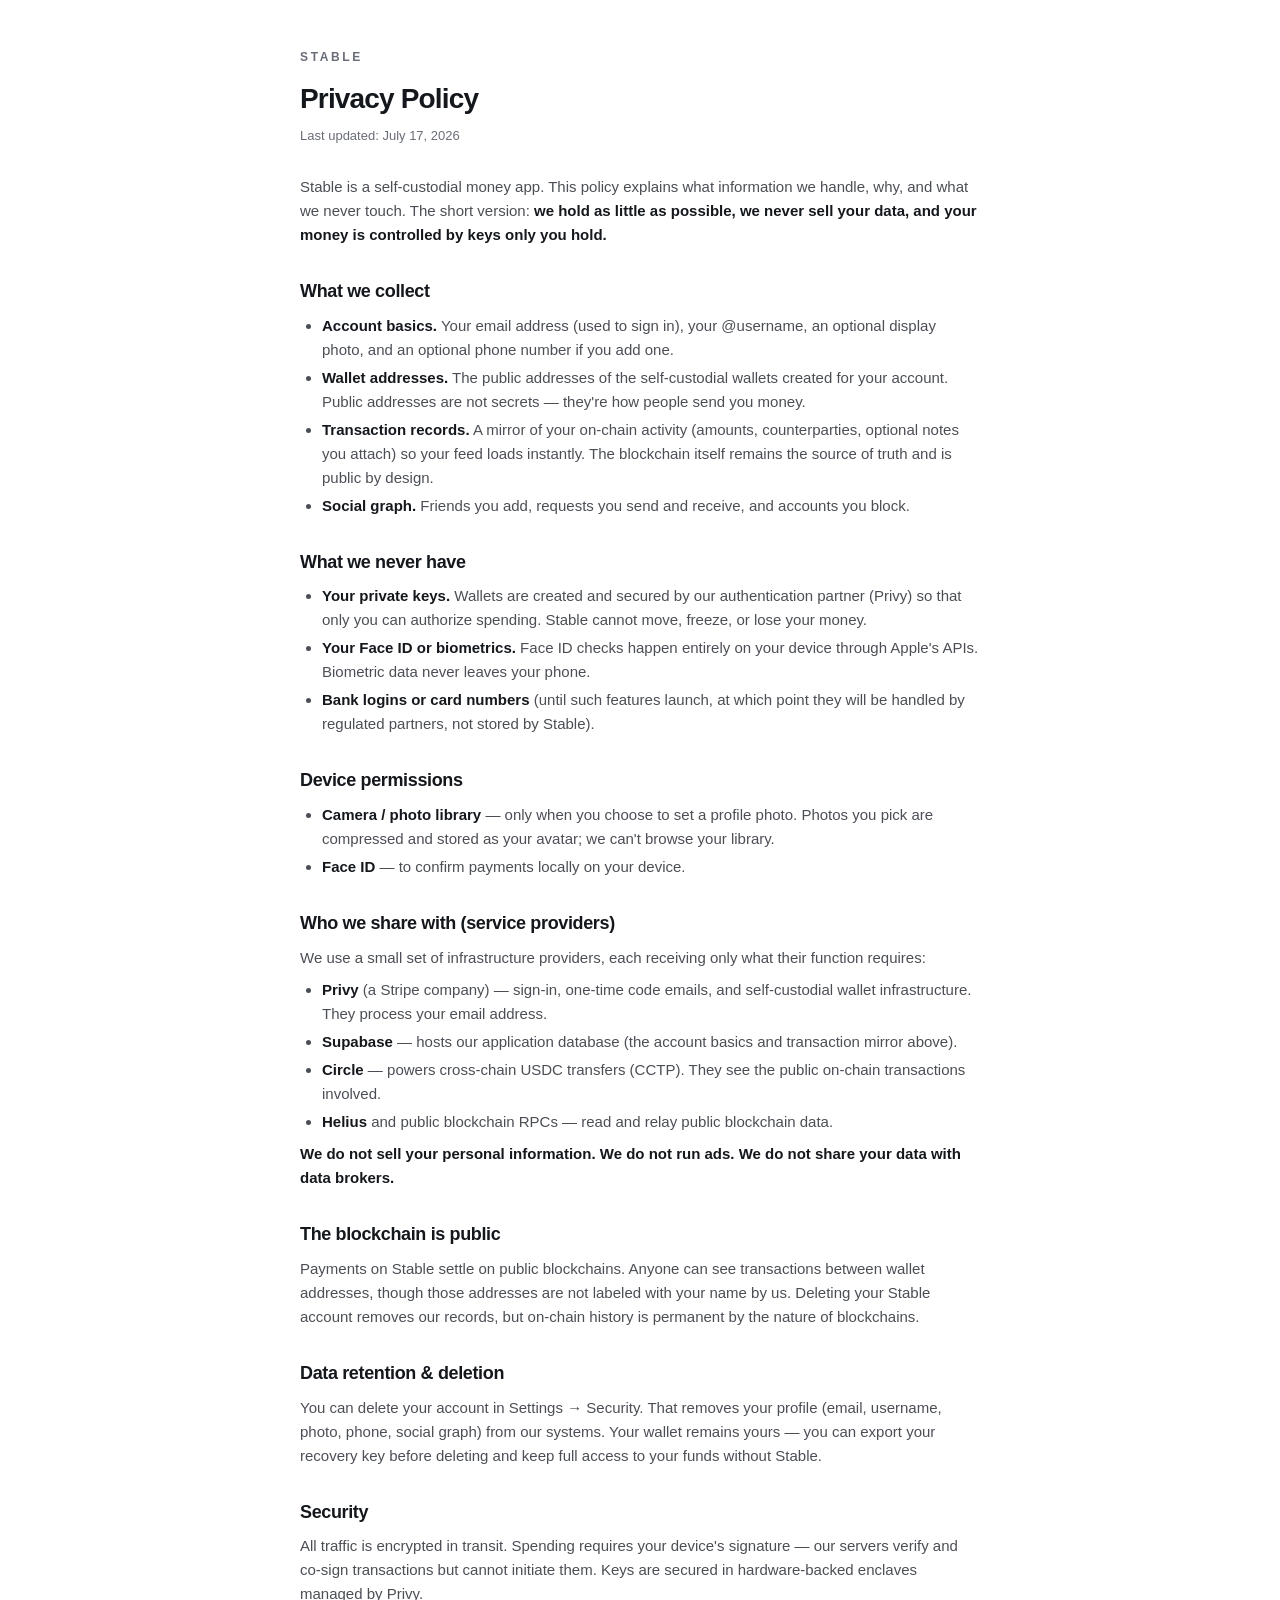
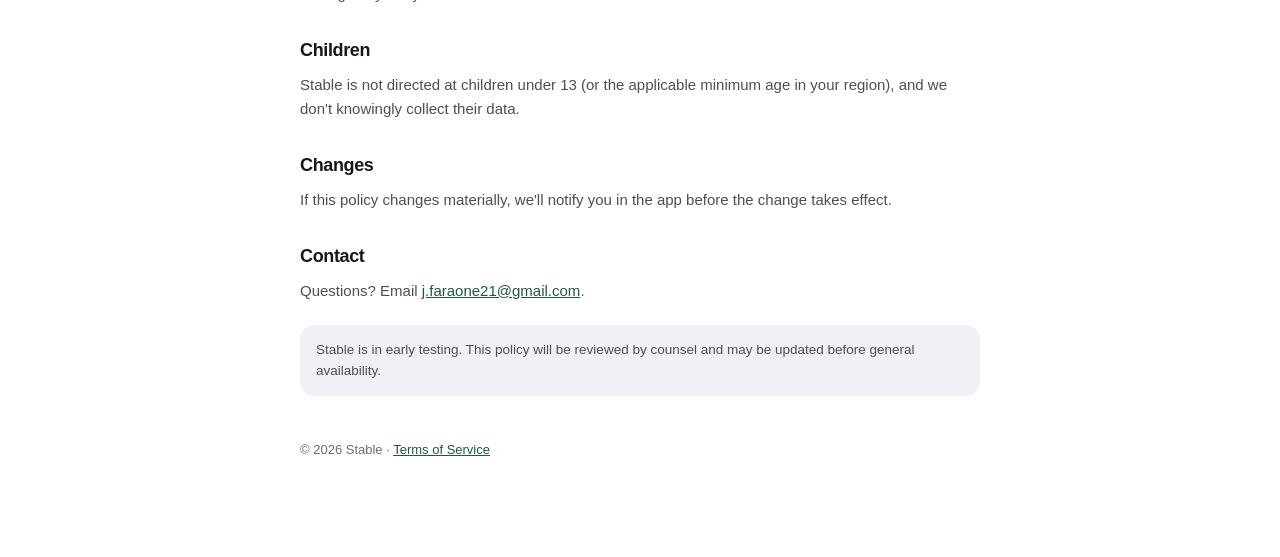
==== legal/privacy.html @ 66ff9223 "Legal pages: Terms of Service + Privacy Policy (house style)" ====
<!doctype html>
<html lang="en">
<head>
<meta charset="utf-8" />
<meta name="viewport" content="width=device-width, initial-scale=1" />
<title>Stable — Privacy Policy</title>
<link rel="stylesheet" href="style.css" />
</head>
<body>
<main>
  <div class="brand">Stable</div>
  <h1>Privacy Policy</h1>
  <div class="updated">Last updated: July 17, 2026</div>

  <p>Stable is a self-custodial money app. This policy explains what information we
  handle, why, and what we never touch. The short version: <b>we hold as little as
  possible, we never sell your data, and your money is controlled by keys only you
  hold.</b></p>

  <h2>What we collect</h2>
  <ul>
    <li><b>Account basics.</b> Your email address (used to sign in), your @username,
    an optional display photo, and an optional phone number if you add one.</li>
    <li><b>Wallet addresses.</b> The public addresses of the self-custodial wallets
    created for your account. Public addresses are not secrets — they're how people
    send you money.</li>
    <li><b>Transaction records.</b> A mirror of your on-chain activity (amounts,
    counterparties, optional notes you attach) so your feed loads instantly. The
    blockchain itself remains the source of truth and is public by design.</li>
    <li><b>Social graph.</b> Friends you add, requests you send and receive, and
    accounts you block.</li>
  </ul>

  <h2>What we never have</h2>
  <ul>
    <li><b>Your private keys.</b> Wallets are created and secured by our
    authentication partner (Privy) so that only you can authorize spending. Stable
    cannot move, freeze, or lose your money.</li>
    <li><b>Your Face ID or biometrics.</b> Face ID checks happen entirely on your
    device through Apple's APIs. Biometric data never leaves your phone.</li>
    <li><b>Bank logins or card numbers</b> (until such features launch, at which
    point they will be handled by regulated partners, not stored by Stable).</li>
  </ul>

  <h2>Device permissions</h2>
  <ul>
    <li><b>Camera / photo library</b> — only when you choose to set a profile
    photo. Photos you pick are compressed and stored as your avatar; we can't
    browse your library.</li>
    <li><b>Face ID</b> — to confirm payments locally on your device.</li>
  </ul>

  <h2>Who we share with (service providers)</h2>
  <p>We use a small set of infrastructure providers, each receiving only what
  their function requires:</p>
  <ul>
    <li><b>Privy</b> (a Stripe company) — sign-in, one-time code emails, and
    self-custodial wallet infrastructure. They process your email address.</li>
    <li><b>Supabase</b> — hosts our application database (the account basics and
    transaction mirror above).</li>
    <li><b>Circle</b> — powers cross-chain USDC transfers (CCTP). They see the
    public on-chain transactions involved.</li>
    <li><b>Helius</b> and public blockchain RPCs — read and relay public
    blockchain data.</li>
  </ul>
  <p><b>We do not sell your personal information. We do not run ads. We do not
  share your data with data brokers.</b></p>

  <h2>The blockchain is public</h2>
  <p>Payments on Stable settle on public blockchains. Anyone can see transactions
  between wallet addresses, though those addresses are not labeled with your name
  by us. Deleting your Stable account removes our records, but on-chain history is
  permanent by the nature of blockchains.</p>

  <h2>Data retention &amp; deletion</h2>
  <p>You can delete your account in Settings → Security. That removes your
  profile (email, username, photo, phone, social graph) from our systems. Your
  wallet remains yours — you can export your recovery key before deleting and
  keep full access to your funds without Stable.</p>

  <h2>Security</h2>
  <p>All traffic is encrypted in transit. Spending requires your device's
  signature — our servers verify and co-sign transactions but cannot initiate
  them. Keys are secured in hardware-backed enclaves managed by Privy.</p>

  <h2>Children</h2>
  <p>Stable is not directed at children under 13 (or the applicable minimum age
  in your region), and we don't knowingly collect their data.</p>

  <h2>Changes</h2>
  <p>If this policy changes materially, we'll notify you in the app before the
  change takes effect.</p>

  <h2>Contact</h2>
  <p>Questions? Email <a href="mailto:j.faraone21@gmail.com">j.faraone21@gmail.com</a>.</p>

  <div class="note">Stable is in early testing. This policy will be reviewed by
  counsel and may be updated before general availability.</div>

  <footer>© 2026 Stable · <a href="terms.html">Terms of Service</a></footer>
</main>
</body>
</html>
---- legal/style.css ----
:root { color-scheme: light; }
* { box-sizing: border-box; margin: 0; }
body {
  font-family: -apple-system, "SF Pro Text", "Helvetica Neue", sans-serif;
  background: #FFFFFF; color: #14181D;
  line-height: 1.6; padding: 48px 24px 96px;
}
main { max-width: 680px; margin: 0 auto; }
.brand { font-size: 12px; letter-spacing: 0.22em; text-transform: uppercase; color: #696D77; font-weight: 600; }
h1 { font-size: 28px; letter-spacing: -0.03em; margin: 10px 0 4px; }
.updated { font-size: 13px; color: #696D77; margin-bottom: 28px; }
h2 { font-size: 18px; letter-spacing: -0.02em; margin: 30px 0 8px; }
p, li { font-size: 15px; color: #4B4F55; }
ul { padding-left: 22px; margin: 8px 0; }
li { margin: 4px 0; }
b { color: #14181D; font-weight: 600; }
a { color: #1F5841; }
.note {
  background: #F0F1F5; border-radius: 14px; padding: 14px 16px;
  font-size: 13.5px; color: #4B4F55; margin: 22px 0;
}
footer { margin-top: 44px; font-size: 13px; color: #696D77; }
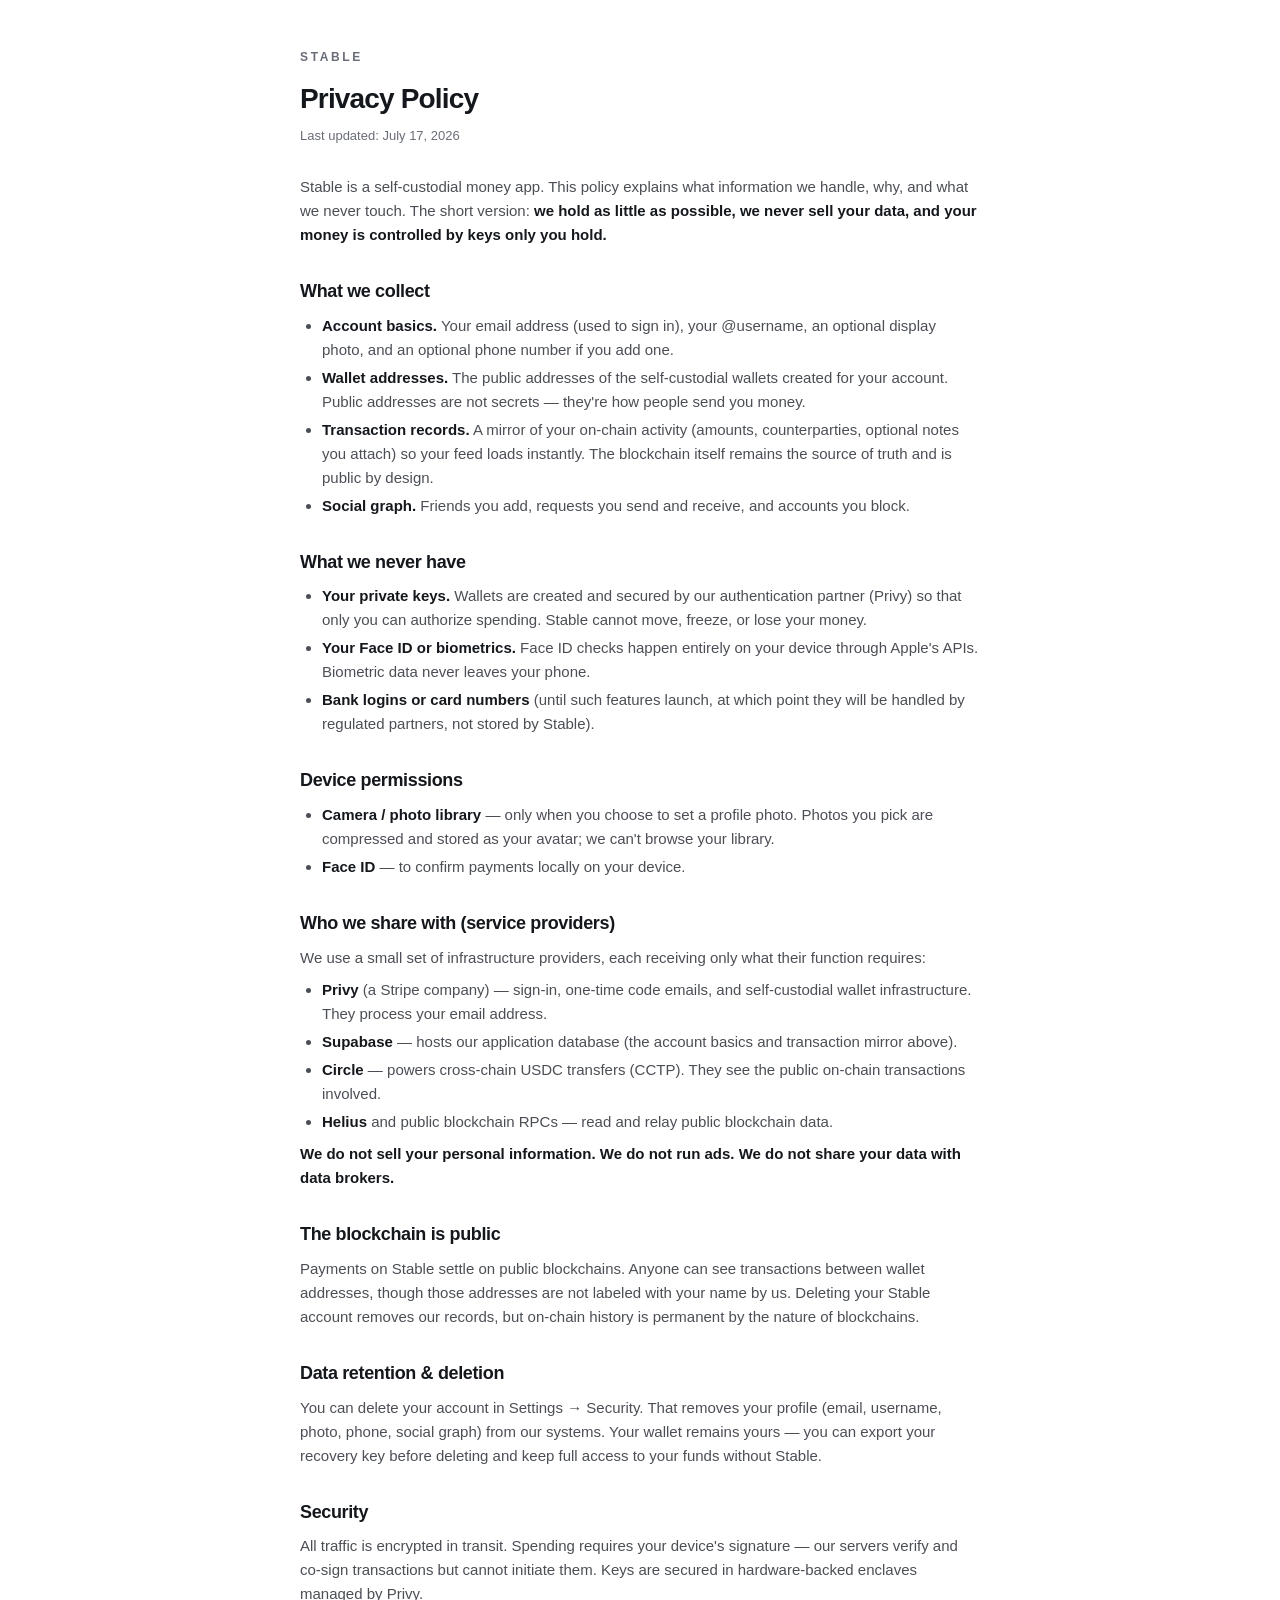
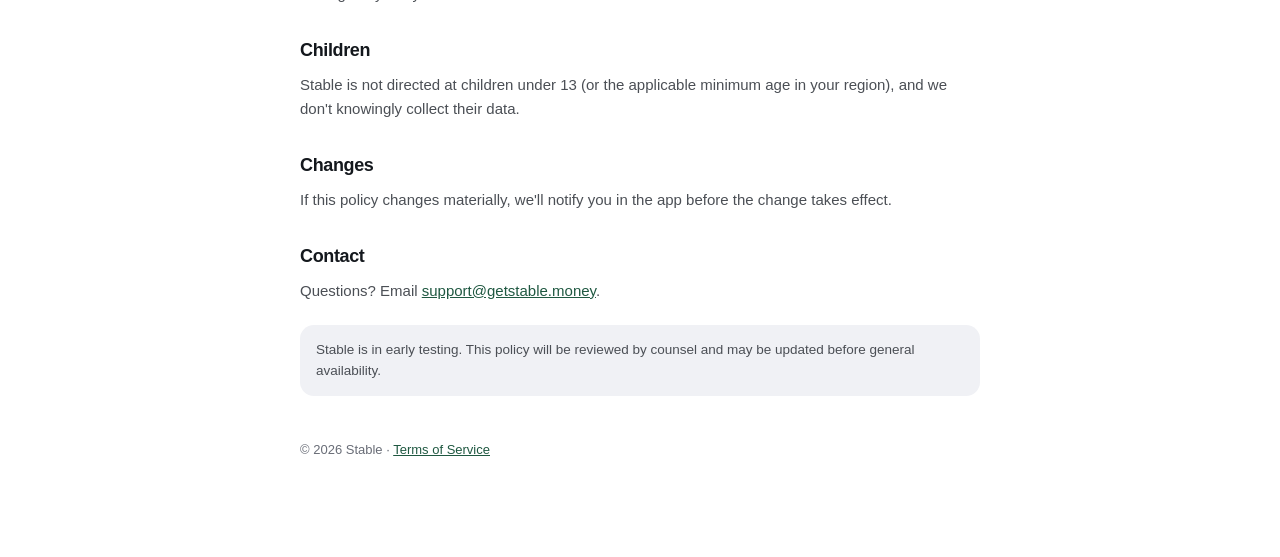
==== commit ca5bc378: "Contact email → support@getstable.money" ====
--- a/legal/privacy.html
+++ b/legal/privacy.html
@@ -92,7 +92,7 @@
   change takes effect.</p>
 
   <h2>Contact</h2>
-  <p>Questions? Email <a href="mailto:j.faraone21@gmail.com">j.faraone21@gmail.com</a>.</p>
+  <p>Questions? Email <a href="mailto:support@getstable.money">support@getstable.money</a>.</p>
 
   <div class="note">Stable is in early testing. This policy will be reviewed by
   counsel and may be updated before general availability.</div>
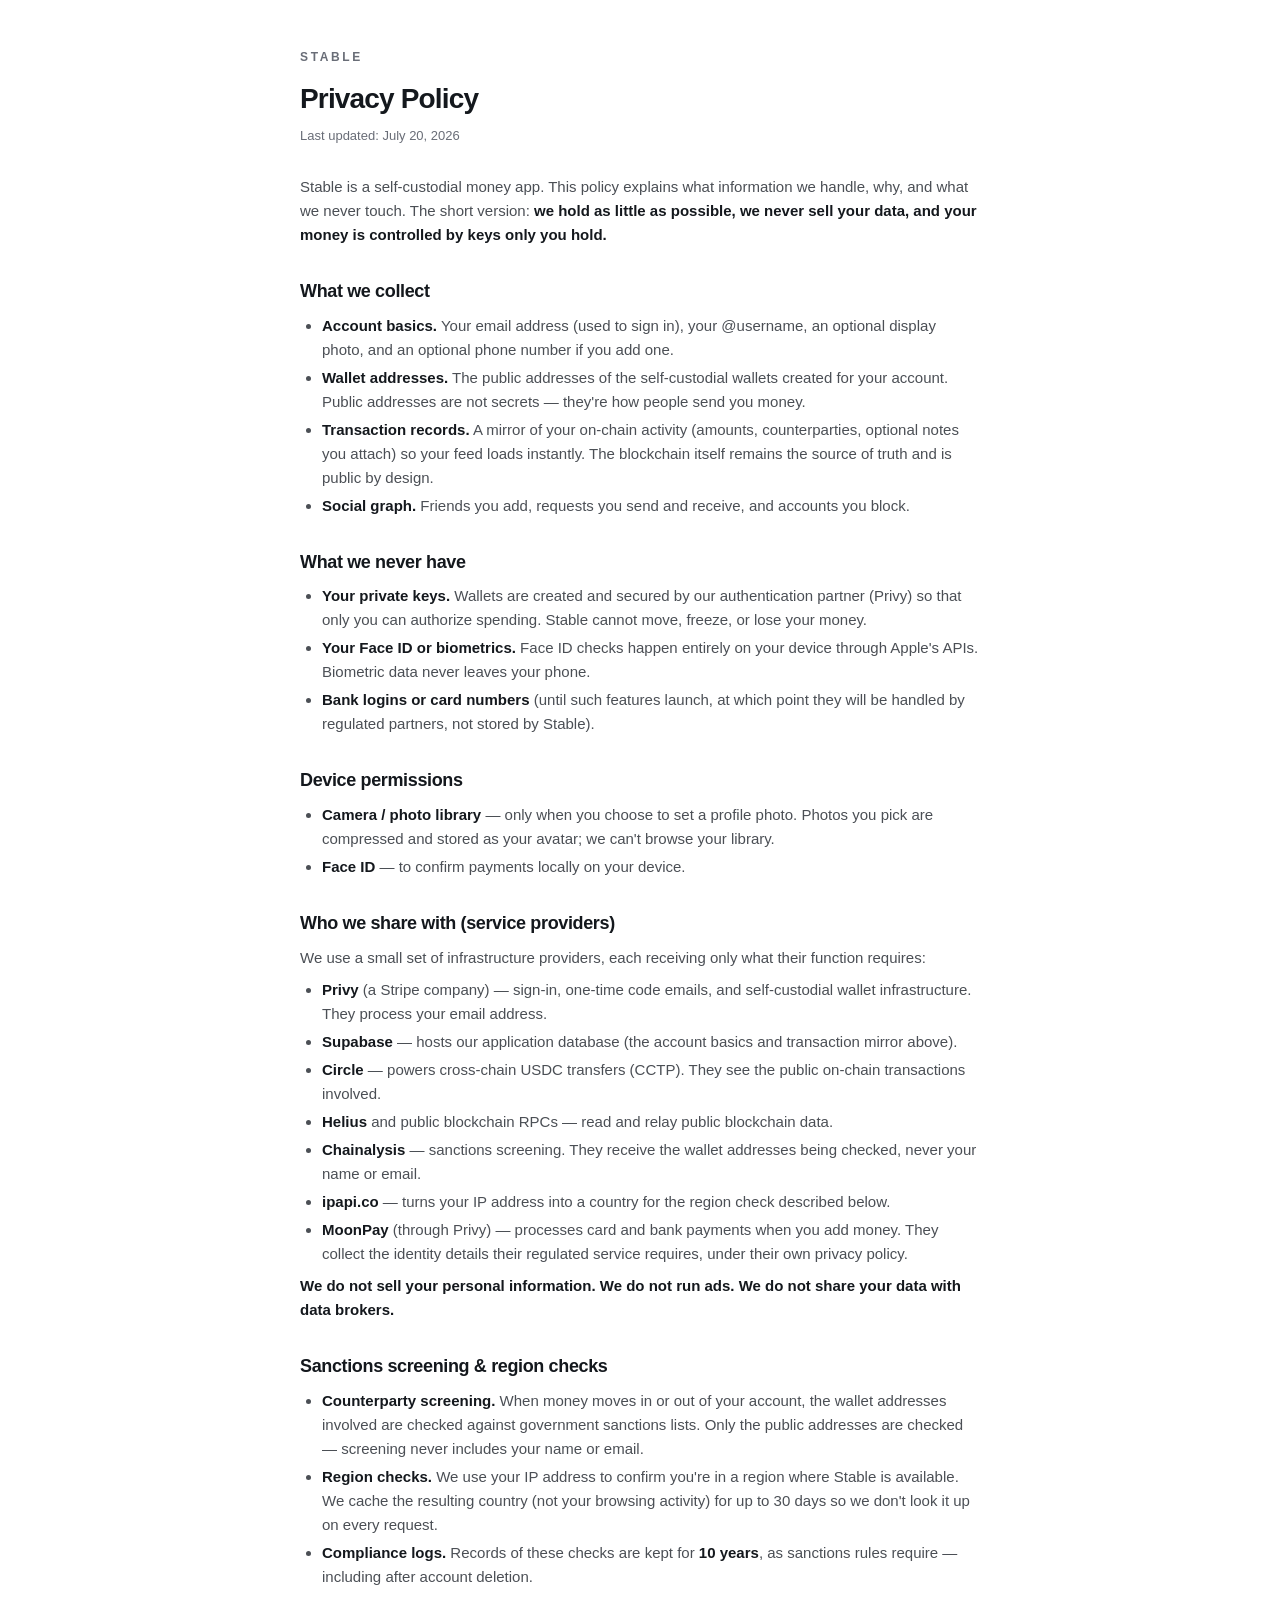
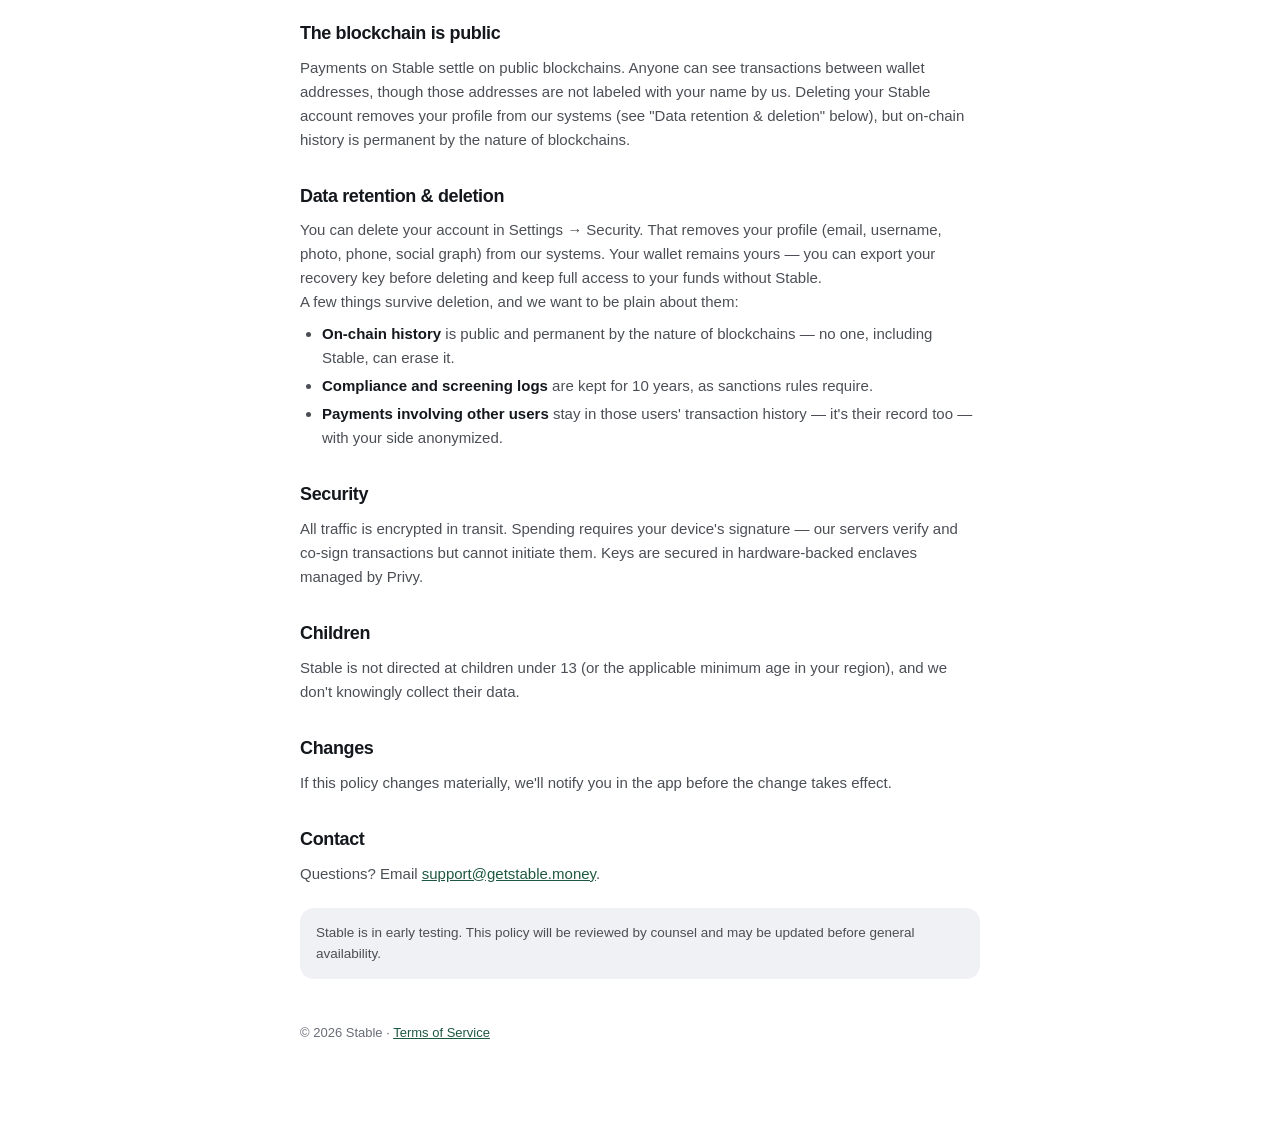
==== commit ae71002d: "Draft legal additions from regulatory audit (pending counsel review) Terms: fee disclosure (flat cro" ====
--- a/legal/privacy.html
+++ b/legal/privacy.html
@@ -10,7 +10,7 @@
 <main>
   <div class="brand">Stable</div>
   <h1>Privacy Policy</h1>
-  <div class="updated">Last updated: July 17, 2026</div>
+  <div class="updated">Last updated: July 20, 2026</div>
 
   <p>Stable is a self-custodial money app. This policy explains what information we
   handle, why, and what we never touch. The short version: <b>we hold as little as
@@ -62,21 +62,59 @@
     public on-chain transactions involved.</li>
     <li><b>Helius</b> and public blockchain RPCs — read and relay public
     blockchain data.</li>
+    <!-- DRAFT: pending counsel review -->
+    <li><b>Chainalysis</b> — sanctions screening. They receive the wallet
+    addresses being checked, never your name or email.</li>
+    <!-- DRAFT: pending counsel review -->
+    <li><b>ipapi.co</b> — turns your IP address into a country for the region
+    check described below.</li>
+    <!-- DRAFT: pending counsel review -->
+    <li><b>MoonPay</b> (through Privy) — processes card and bank payments when
+    you add money. They collect the identity details their regulated service
+    requires, under their own privacy policy.</li>
   </ul>
   <p><b>We do not sell your personal information. We do not run ads. We do not
   share your data with data brokers.</b></p>
 
+  <!-- DRAFT: pending counsel review -->
+  <h2>Sanctions screening &amp; region checks</h2>
+  <ul>
+    <li><b>Counterparty screening.</b> When money moves in or out of your
+    account, the wallet addresses involved are checked against government
+    sanctions lists. Only the public addresses are checked — screening never
+    includes your name or email.</li>
+    <li><b>Region checks.</b> We use your IP address to confirm you're in a
+    region where Stable is available. We cache the resulting country (not your
+    browsing activity) for up to 30 days so we don't look it up on every
+    request.</li>
+    <li><b>Compliance logs.</b> Records of these checks are kept for
+    <b>10 years</b>, as sanctions rules require — including after account
+    deletion.</li>
+  </ul>
+
   <h2>The blockchain is public</h2>
   <p>Payments on Stable settle on public blockchains. Anyone can see transactions
   between wallet addresses, though those addresses are not labeled with your name
-  by us. Deleting your Stable account removes our records, but on-chain history is
-  permanent by the nature of blockchains.</p>
+  by us. Deleting your Stable account removes your profile from our systems (see
+  "Data retention &amp; deletion" below), but on-chain history is permanent by
+  the nature of blockchains.</p>
 
   <h2>Data retention &amp; deletion</h2>
   <p>You can delete your account in Settings → Security. That removes your
   profile (email, username, photo, phone, social graph) from our systems. Your
   wallet remains yours — you can export your recovery key before deleting and
   keep full access to your funds without Stable.</p>
+  <!-- DRAFT: pending counsel review -->
+  <p>A few things survive deletion, and we want to be plain about them:</p>
+  <!-- DRAFT: pending counsel review -->
+  <ul>
+    <li><b>On-chain history</b> is public and permanent by the nature of
+    blockchains — no one, including Stable, can erase it.</li>
+    <li><b>Compliance and screening logs</b> are kept for 10 years, as
+    sanctions rules require.</li>
+    <li><b>Payments involving other users</b> stay in those users' transaction
+    history — it's their record too — with your side anonymized.</li>
+  </ul>
 
   <h2>Security</h2>
   <p>All traffic is encrypted in transit. Spending requires your device's
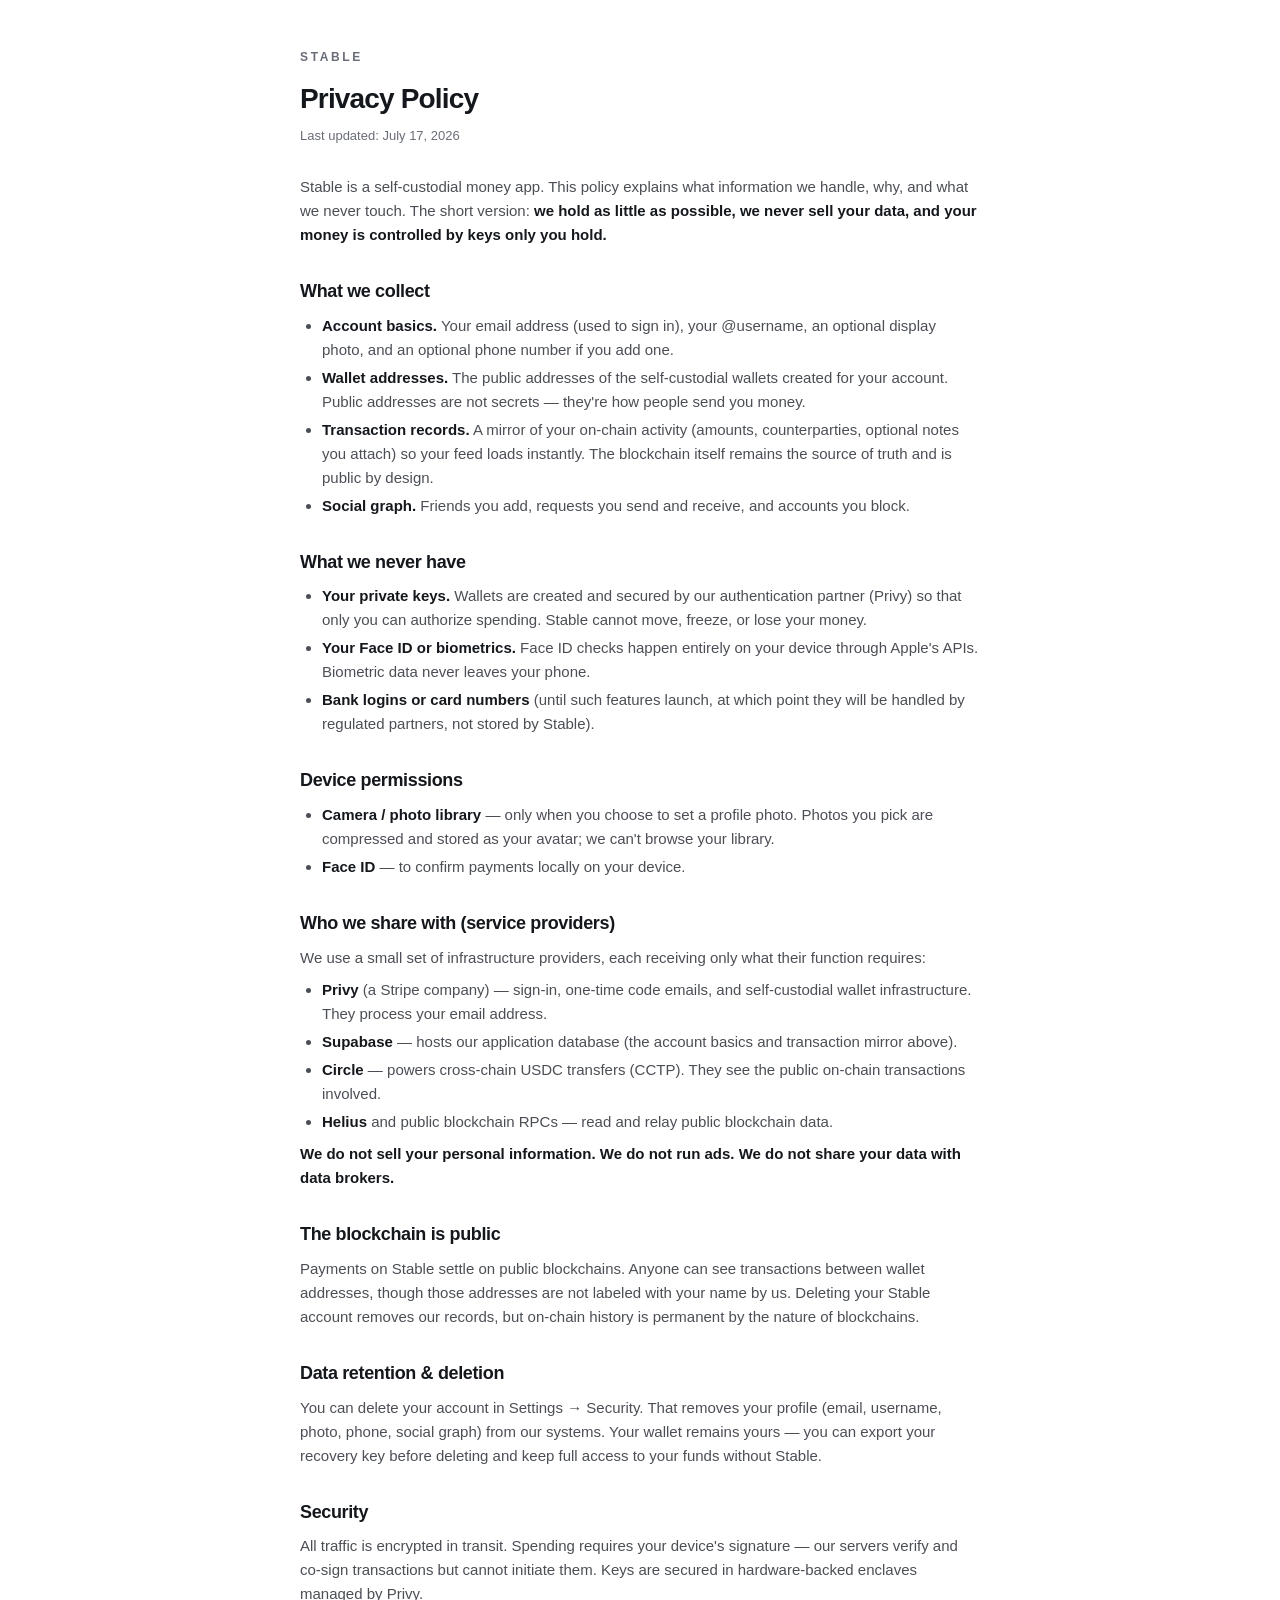
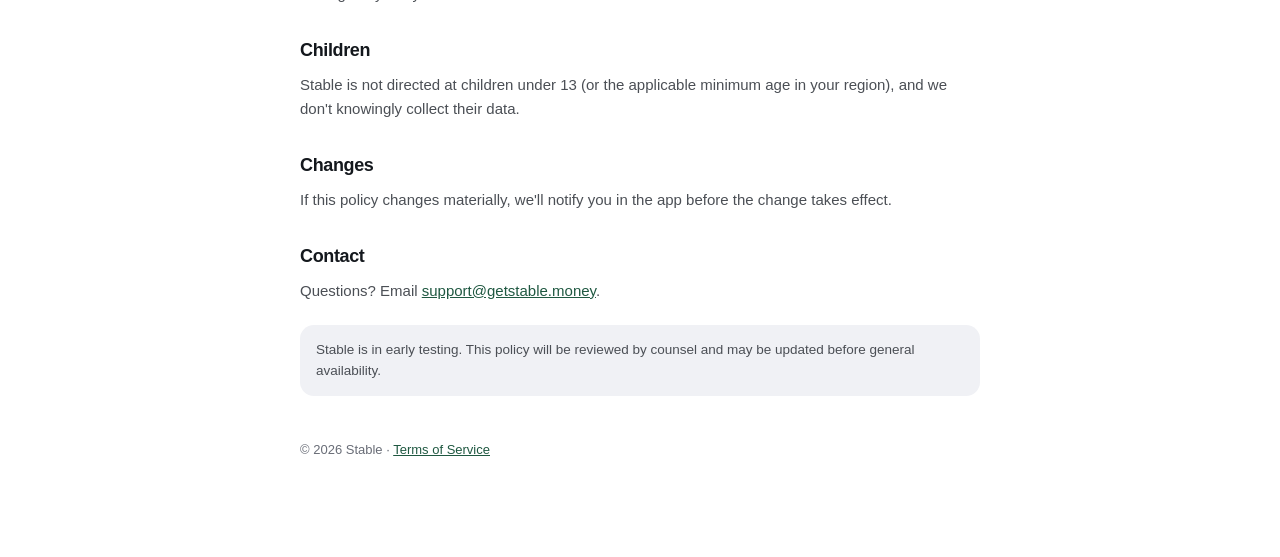
==== commit d760755a: "Static site: recovery-key export + legal pages Co-Authored-By: Claude Fable 5 <noreply@anthropic.com" ====
--- a/legal/privacy.html
+++ b/legal/privacy.html
@@ -10,7 +10,7 @@
 <main>
   <div class="brand">Stable</div>
   <h1>Privacy Policy</h1>
-  <div class="updated">Last updated: July 20, 2026</div>
+  <div class="updated">Last updated: July 17, 2026</div>
 
   <p>Stable is a self-custodial money app. This policy explains what information we
   handle, why, and what we never touch. The short version: <b>we hold as little as
@@ -62,59 +62,21 @@
     public on-chain transactions involved.</li>
     <li><b>Helius</b> and public blockchain RPCs — read and relay public
     blockchain data.</li>
-    <!-- DRAFT: pending counsel review -->
-    <li><b>Chainalysis</b> — sanctions screening. They receive the wallet
-    addresses being checked, never your name or email.</li>
-    <!-- DRAFT: pending counsel review -->
-    <li><b>ipapi.co</b> — turns your IP address into a country for the region
-    check described below.</li>
-    <!-- DRAFT: pending counsel review -->
-    <li><b>MoonPay</b> (through Privy) — processes card and bank payments when
-    you add money. They collect the identity details their regulated service
-    requires, under their own privacy policy.</li>
   </ul>
   <p><b>We do not sell your personal information. We do not run ads. We do not
   share your data with data brokers.</b></p>
 
-  <!-- DRAFT: pending counsel review -->
-  <h2>Sanctions screening &amp; region checks</h2>
-  <ul>
-    <li><b>Counterparty screening.</b> When money moves in or out of your
-    account, the wallet addresses involved are checked against government
-    sanctions lists. Only the public addresses are checked — screening never
-    includes your name or email.</li>
-    <li><b>Region checks.</b> We use your IP address to confirm you're in a
-    region where Stable is available. We cache the resulting country (not your
-    browsing activity) for up to 30 days so we don't look it up on every
-    request.</li>
-    <li><b>Compliance logs.</b> Records of these checks are kept for
-    <b>10 years</b>, as sanctions rules require — including after account
-    deletion.</li>
-  </ul>
-
   <h2>The blockchain is public</h2>
   <p>Payments on Stable settle on public blockchains. Anyone can see transactions
   between wallet addresses, though those addresses are not labeled with your name
-  by us. Deleting your Stable account removes your profile from our systems (see
-  "Data retention &amp; deletion" below), but on-chain history is permanent by
-  the nature of blockchains.</p>
+  by us. Deleting your Stable account removes our records, but on-chain history is
+  permanent by the nature of blockchains.</p>
 
   <h2>Data retention &amp; deletion</h2>
   <p>You can delete your account in Settings → Security. That removes your
   profile (email, username, photo, phone, social graph) from our systems. Your
   wallet remains yours — you can export your recovery key before deleting and
   keep full access to your funds without Stable.</p>
-  <!-- DRAFT: pending counsel review -->
-  <p>A few things survive deletion, and we want to be plain about them:</p>
-  <!-- DRAFT: pending counsel review -->
-  <ul>
-    <li><b>On-chain history</b> is public and permanent by the nature of
-    blockchains — no one, including Stable, can erase it.</li>
-    <li><b>Compliance and screening logs</b> are kept for 10 years, as
-    sanctions rules require.</li>
-    <li><b>Payments involving other users</b> stay in those users' transaction
-    history — it's their record too — with your side anonymized.</li>
-  </ul>
 
   <h2>Security</h2>
   <p>All traffic is encrypted in transit. Spending requires your device's
